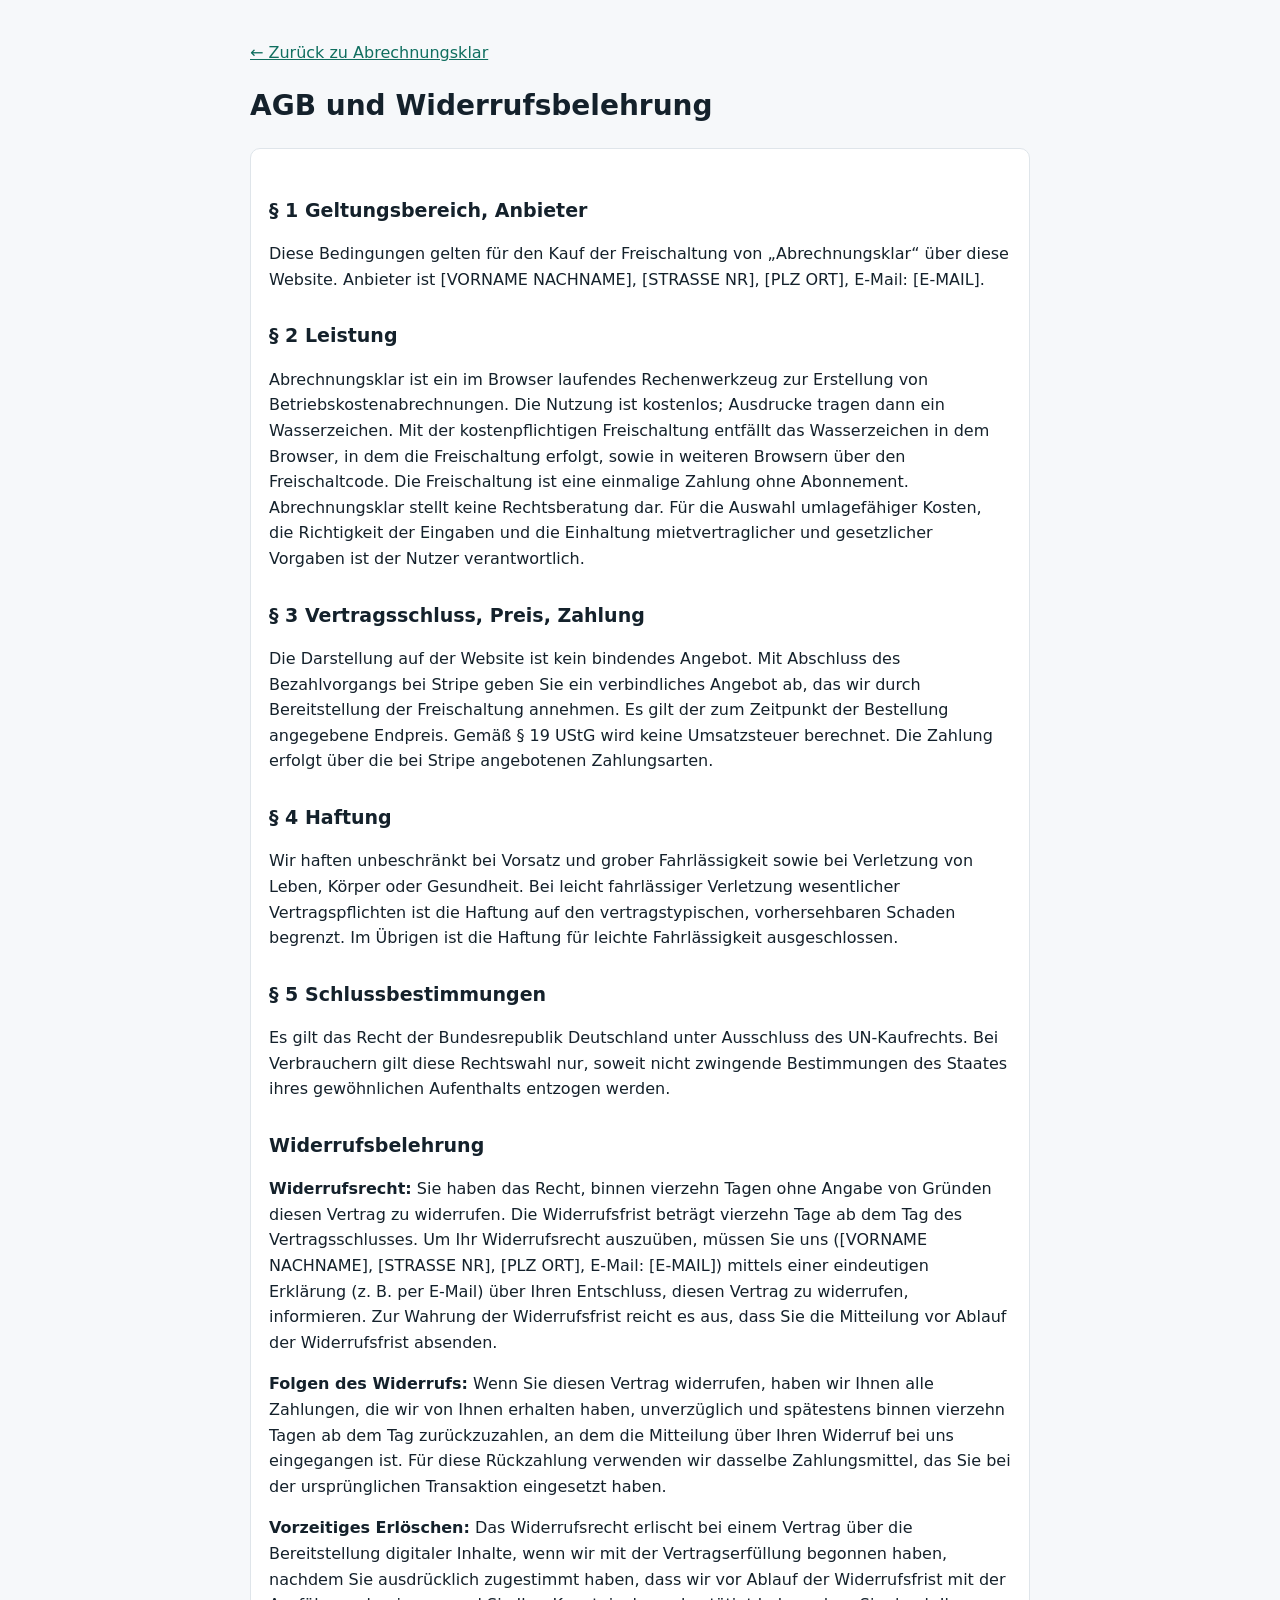
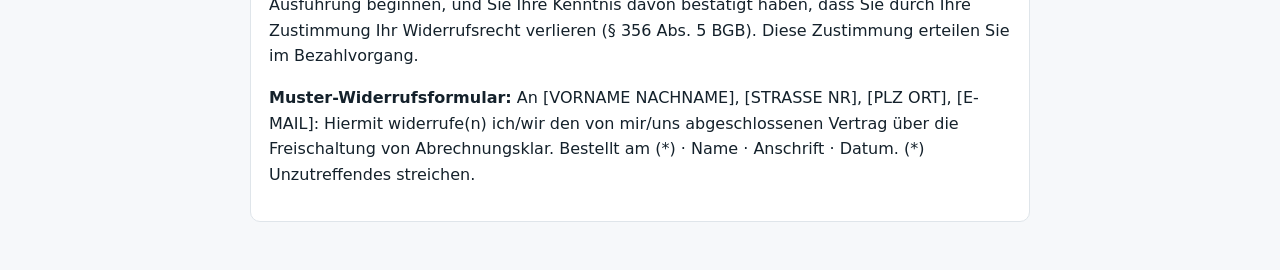
==== agb.html @ 0ec5320f "feat: Abrechnungsklar MVP – Nebenkostenabrechnung im Browser Co-Authored-By: Claude Opus 5.5 <norepl" ====
<!doctype html><html lang="de"><head><meta charset="utf-8"><meta name="viewport" content="width=device-width, initial-scale=1"><meta name="robots" content="noindex">
<title>AGB und Widerrufsbelehrung – Abrechnungsklar</title>
<style>body{margin:0;background:#f6f8fa;color:#14212b;font:16px/1.6 system-ui,-apple-system,"Segoe UI",Roboto,sans-serif}main{max-width:780px;margin:0 auto;padding:24px 16px 48px}a{color:#0f6e5f}h1{font-size:28px}h2{font-size:19px;margin-top:28px}.box{background:#fff;border:1px solid #dfe5ea;border-radius:10px;padding:18px}</style>
</head><body><main><p><a href="index.html">← Zurück zu Abrechnungsklar</a></p><h1>AGB und Widerrufsbelehrung</h1><div class="box">
<h2>§ 1 Geltungsbereich, Anbieter</h2><p>Diese Bedingungen gelten für den Kauf der Freischaltung von „Abrechnungsklar“ über diese Website. Anbieter ist [VORNAME NACHNAME], [STRASSE NR], [PLZ ORT], E-Mail: [E-MAIL].</p>
<h2>§ 2 Leistung</h2><p>Abrechnungsklar ist ein im Browser laufendes Rechenwerkzeug zur Erstellung von Betriebskostenabrechnungen. Die Nutzung ist kostenlos; Ausdrucke tragen dann ein Wasserzeichen. Mit der kostenpflichtigen Freischaltung entfällt das Wasserzeichen in dem Browser, in dem die Freischaltung erfolgt, sowie in weiteren Browsern über den Freischaltcode. Die Freischaltung ist eine einmalige Zahlung ohne Abonnement. Abrechnungsklar stellt keine Rechtsberatung dar. Für die Auswahl umlagefähiger Kosten, die Richtigkeit der Eingaben und die Einhaltung mietvertraglicher und gesetzlicher Vorgaben ist der Nutzer verantwortlich.</p>
<h2>§ 3 Vertragsschluss, Preis, Zahlung</h2><p>Die Darstellung auf der Website ist kein bindendes Angebot. Mit Abschluss des Bezahlvorgangs bei Stripe geben Sie ein verbindliches Angebot ab, das wir durch Bereitstellung der Freischaltung annehmen. Es gilt der zum Zeitpunkt der Bestellung angegebene Endpreis. Gemäß § 19 UStG wird keine Umsatzsteuer berechnet. Die Zahlung erfolgt über die bei Stripe angebotenen Zahlungsarten.</p>
<h2>§ 4 Haftung</h2><p>Wir haften unbeschränkt bei Vorsatz und grober Fahrlässigkeit sowie bei Verletzung von Leben, Körper oder Gesundheit. Bei leicht fahrlässiger Verletzung wesentlicher Vertragspflichten ist die Haftung auf den vertragstypischen, vorhersehbaren Schaden begrenzt. Im Übrigen ist die Haftung für leichte Fahrlässigkeit ausgeschlossen.</p>
<h2>§ 5 Schlussbestimmungen</h2><p>Es gilt das Recht der Bundesrepublik Deutschland unter Ausschluss des UN-Kaufrechts. Bei Verbrauchern gilt diese Rechtswahl nur, soweit nicht zwingende Bestimmungen des Staates ihres gewöhnlichen Aufenthalts entzogen werden.</p>
<h2>Widerrufsbelehrung</h2>
<p><b>Widerrufsrecht:</b> Sie haben das Recht, binnen vierzehn Tagen ohne Angabe von Gründen diesen Vertrag zu widerrufen. Die Widerrufsfrist beträgt vierzehn Tage ab dem Tag des Vertragsschlusses. Um Ihr Widerrufsrecht auszuüben, müssen Sie uns ([VORNAME NACHNAME], [STRASSE NR], [PLZ ORT], E-Mail: [E-MAIL]) mittels einer eindeutigen Erklärung (z.&nbsp;B. per E-Mail) über Ihren Entschluss, diesen Vertrag zu widerrufen, informieren. Zur Wahrung der Widerrufsfrist reicht es aus, dass Sie die Mitteilung vor Ablauf der Widerrufsfrist absenden.</p>
<p><b>Folgen des Widerrufs:</b> Wenn Sie diesen Vertrag widerrufen, haben wir Ihnen alle Zahlungen, die wir von Ihnen erhalten haben, unverzüglich und spätestens binnen vierzehn Tagen ab dem Tag zurückzuzahlen, an dem die Mitteilung über Ihren Widerruf bei uns eingegangen ist. Für diese Rückzahlung verwenden wir dasselbe Zahlungsmittel, das Sie bei der ursprünglichen Transaktion eingesetzt haben.</p>
<p><b>Vorzeitiges Erlöschen:</b> Das Widerrufsrecht erlischt bei einem Vertrag über die Bereitstellung digitaler Inhalte, wenn wir mit der Vertragserfüllung begonnen haben, nachdem Sie ausdrücklich zugestimmt haben, dass wir vor Ablauf der Widerrufsfrist mit der Ausführung beginnen, und Sie Ihre Kenntnis davon bestätigt haben, dass Sie durch Ihre Zustimmung Ihr Widerrufsrecht verlieren (§ 356 Abs. 5 BGB). Diese Zustimmung erteilen Sie im Bezahlvorgang.</p>
<p><b>Muster-Widerrufsformular:</b> An [VORNAME NACHNAME], [STRASSE NR], [PLZ ORT], [E-MAIL]: Hiermit widerrufe(n) ich/wir den von mir/uns abgeschlossenen Vertrag über die Freischaltung von Abrechnungsklar. Bestellt am (*) · Name · Anschrift · Datum. (*) Unzutreffendes streichen.</p>
</div></main></body></html>
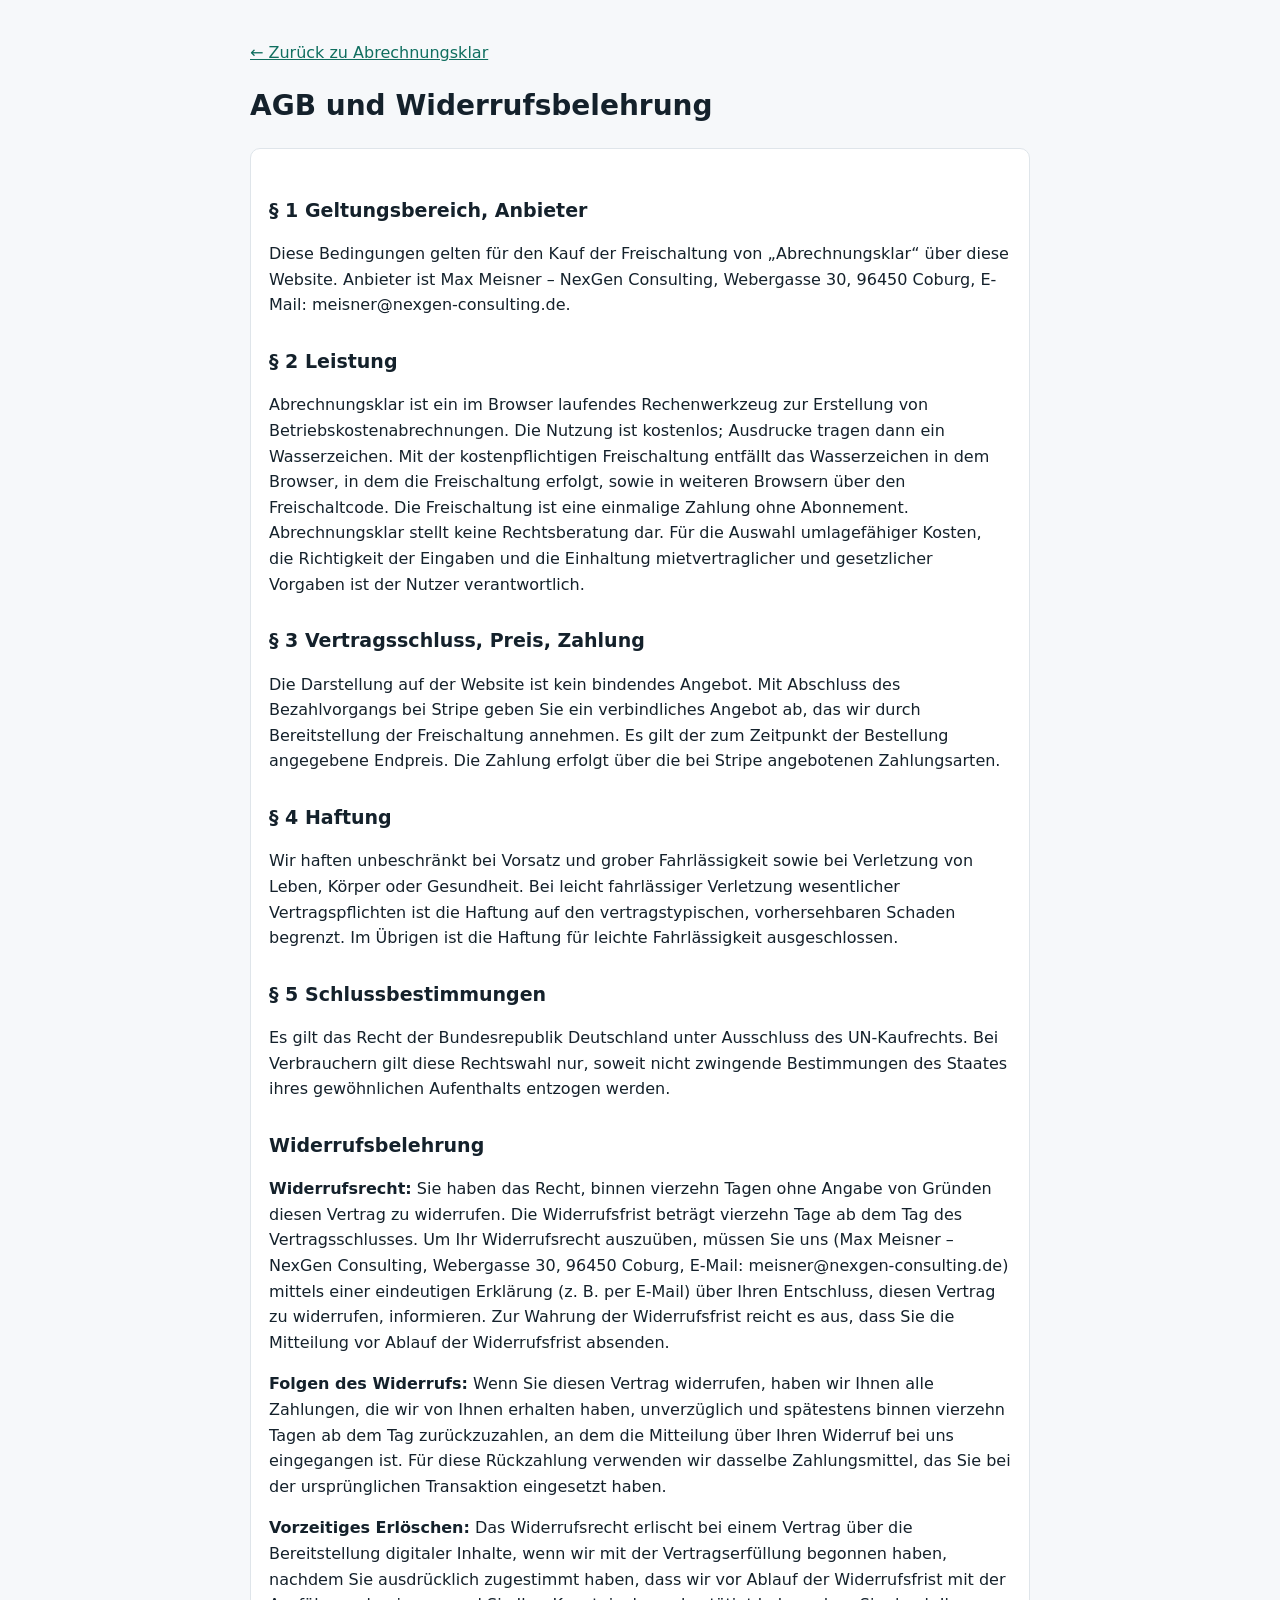
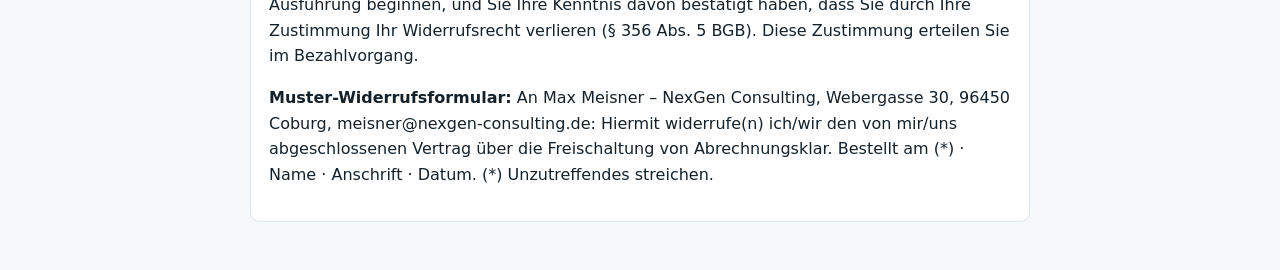
==== commit 24d8932e: "feat: Rechtstexte, Ratgeberseiten, Sitemap Co-Authored-By: Claude Opus 5.5 <noreply@anthropic.com>" ====
--- a/agb.html
+++ b/agb.html
@@ -2,14 +2,14 @@
 <title>AGB und Widerrufsbelehrung – Abrechnungsklar</title>
 <style>body{margin:0;background:#f6f8fa;color:#14212b;font:16px/1.6 system-ui,-apple-system,"Segoe UI",Roboto,sans-serif}main{max-width:780px;margin:0 auto;padding:24px 16px 48px}a{color:#0f6e5f}h1{font-size:28px}h2{font-size:19px;margin-top:28px}.box{background:#fff;border:1px solid #dfe5ea;border-radius:10px;padding:18px}</style>
 </head><body><main><p><a href="index.html">← Zurück zu Abrechnungsklar</a></p><h1>AGB und Widerrufsbelehrung</h1><div class="box">
-<h2>§ 1 Geltungsbereich, Anbieter</h2><p>Diese Bedingungen gelten für den Kauf der Freischaltung von „Abrechnungsklar“ über diese Website. Anbieter ist [VORNAME NACHNAME], [STRASSE NR], [PLZ ORT], E-Mail: [E-MAIL].</p>
+<h2>§ 1 Geltungsbereich, Anbieter</h2><p>Diese Bedingungen gelten für den Kauf der Freischaltung von „Abrechnungsklar“ über diese Website. Anbieter ist Max Meisner – NexGen Consulting, Webergasse 30, 96450 Coburg, E-Mail: meisner@nexgen-consulting.de.</p>
 <h2>§ 2 Leistung</h2><p>Abrechnungsklar ist ein im Browser laufendes Rechenwerkzeug zur Erstellung von Betriebskostenabrechnungen. Die Nutzung ist kostenlos; Ausdrucke tragen dann ein Wasserzeichen. Mit der kostenpflichtigen Freischaltung entfällt das Wasserzeichen in dem Browser, in dem die Freischaltung erfolgt, sowie in weiteren Browsern über den Freischaltcode. Die Freischaltung ist eine einmalige Zahlung ohne Abonnement. Abrechnungsklar stellt keine Rechtsberatung dar. Für die Auswahl umlagefähiger Kosten, die Richtigkeit der Eingaben und die Einhaltung mietvertraglicher und gesetzlicher Vorgaben ist der Nutzer verantwortlich.</p>
-<h2>§ 3 Vertragsschluss, Preis, Zahlung</h2><p>Die Darstellung auf der Website ist kein bindendes Angebot. Mit Abschluss des Bezahlvorgangs bei Stripe geben Sie ein verbindliches Angebot ab, das wir durch Bereitstellung der Freischaltung annehmen. Es gilt der zum Zeitpunkt der Bestellung angegebene Endpreis. Gemäß § 19 UStG wird keine Umsatzsteuer berechnet. Die Zahlung erfolgt über die bei Stripe angebotenen Zahlungsarten.</p>
+<h2>§ 3 Vertragsschluss, Preis, Zahlung</h2><p>Die Darstellung auf der Website ist kein bindendes Angebot. Mit Abschluss des Bezahlvorgangs bei Stripe geben Sie ein verbindliches Angebot ab, das wir durch Bereitstellung der Freischaltung annehmen. Es gilt der zum Zeitpunkt der Bestellung angegebene Endpreis. Die Zahlung erfolgt über die bei Stripe angebotenen Zahlungsarten.</p>
 <h2>§ 4 Haftung</h2><p>Wir haften unbeschränkt bei Vorsatz und grober Fahrlässigkeit sowie bei Verletzung von Leben, Körper oder Gesundheit. Bei leicht fahrlässiger Verletzung wesentlicher Vertragspflichten ist die Haftung auf den vertragstypischen, vorhersehbaren Schaden begrenzt. Im Übrigen ist die Haftung für leichte Fahrlässigkeit ausgeschlossen.</p>
 <h2>§ 5 Schlussbestimmungen</h2><p>Es gilt das Recht der Bundesrepublik Deutschland unter Ausschluss des UN-Kaufrechts. Bei Verbrauchern gilt diese Rechtswahl nur, soweit nicht zwingende Bestimmungen des Staates ihres gewöhnlichen Aufenthalts entzogen werden.</p>
 <h2>Widerrufsbelehrung</h2>
-<p><b>Widerrufsrecht:</b> Sie haben das Recht, binnen vierzehn Tagen ohne Angabe von Gründen diesen Vertrag zu widerrufen. Die Widerrufsfrist beträgt vierzehn Tage ab dem Tag des Vertragsschlusses. Um Ihr Widerrufsrecht auszuüben, müssen Sie uns ([VORNAME NACHNAME], [STRASSE NR], [PLZ ORT], E-Mail: [E-MAIL]) mittels einer eindeutigen Erklärung (z.&nbsp;B. per E-Mail) über Ihren Entschluss, diesen Vertrag zu widerrufen, informieren. Zur Wahrung der Widerrufsfrist reicht es aus, dass Sie die Mitteilung vor Ablauf der Widerrufsfrist absenden.</p>
+<p><b>Widerrufsrecht:</b> Sie haben das Recht, binnen vierzehn Tagen ohne Angabe von Gründen diesen Vertrag zu widerrufen. Die Widerrufsfrist beträgt vierzehn Tage ab dem Tag des Vertragsschlusses. Um Ihr Widerrufsrecht auszuüben, müssen Sie uns (Max Meisner – NexGen Consulting, Webergasse 30, 96450 Coburg, E-Mail: meisner@nexgen-consulting.de) mittels einer eindeutigen Erklärung (z.&nbsp;B. per E-Mail) über Ihren Entschluss, diesen Vertrag zu widerrufen, informieren. Zur Wahrung der Widerrufsfrist reicht es aus, dass Sie die Mitteilung vor Ablauf der Widerrufsfrist absenden.</p>
 <p><b>Folgen des Widerrufs:</b> Wenn Sie diesen Vertrag widerrufen, haben wir Ihnen alle Zahlungen, die wir von Ihnen erhalten haben, unverzüglich und spätestens binnen vierzehn Tagen ab dem Tag zurückzuzahlen, an dem die Mitteilung über Ihren Widerruf bei uns eingegangen ist. Für diese Rückzahlung verwenden wir dasselbe Zahlungsmittel, das Sie bei der ursprünglichen Transaktion eingesetzt haben.</p>
 <p><b>Vorzeitiges Erlöschen:</b> Das Widerrufsrecht erlischt bei einem Vertrag über die Bereitstellung digitaler Inhalte, wenn wir mit der Vertragserfüllung begonnen haben, nachdem Sie ausdrücklich zugestimmt haben, dass wir vor Ablauf der Widerrufsfrist mit der Ausführung beginnen, und Sie Ihre Kenntnis davon bestätigt haben, dass Sie durch Ihre Zustimmung Ihr Widerrufsrecht verlieren (§ 356 Abs. 5 BGB). Diese Zustimmung erteilen Sie im Bezahlvorgang.</p>
-<p><b>Muster-Widerrufsformular:</b> An [VORNAME NACHNAME], [STRASSE NR], [PLZ ORT], [E-MAIL]: Hiermit widerrufe(n) ich/wir den von mir/uns abgeschlossenen Vertrag über die Freischaltung von Abrechnungsklar. Bestellt am (*) · Name · Anschrift · Datum. (*) Unzutreffendes streichen.</p>
+<p><b>Muster-Widerrufsformular:</b> An Max Meisner – NexGen Consulting, Webergasse 30, 96450 Coburg, meisner@nexgen-consulting.de: Hiermit widerrufe(n) ich/wir den von mir/uns abgeschlossenen Vertrag über die Freischaltung von Abrechnungsklar. Bestellt am (*) · Name · Anschrift · Datum. (*) Unzutreffendes streichen.</p>
 </div></main></body></html>
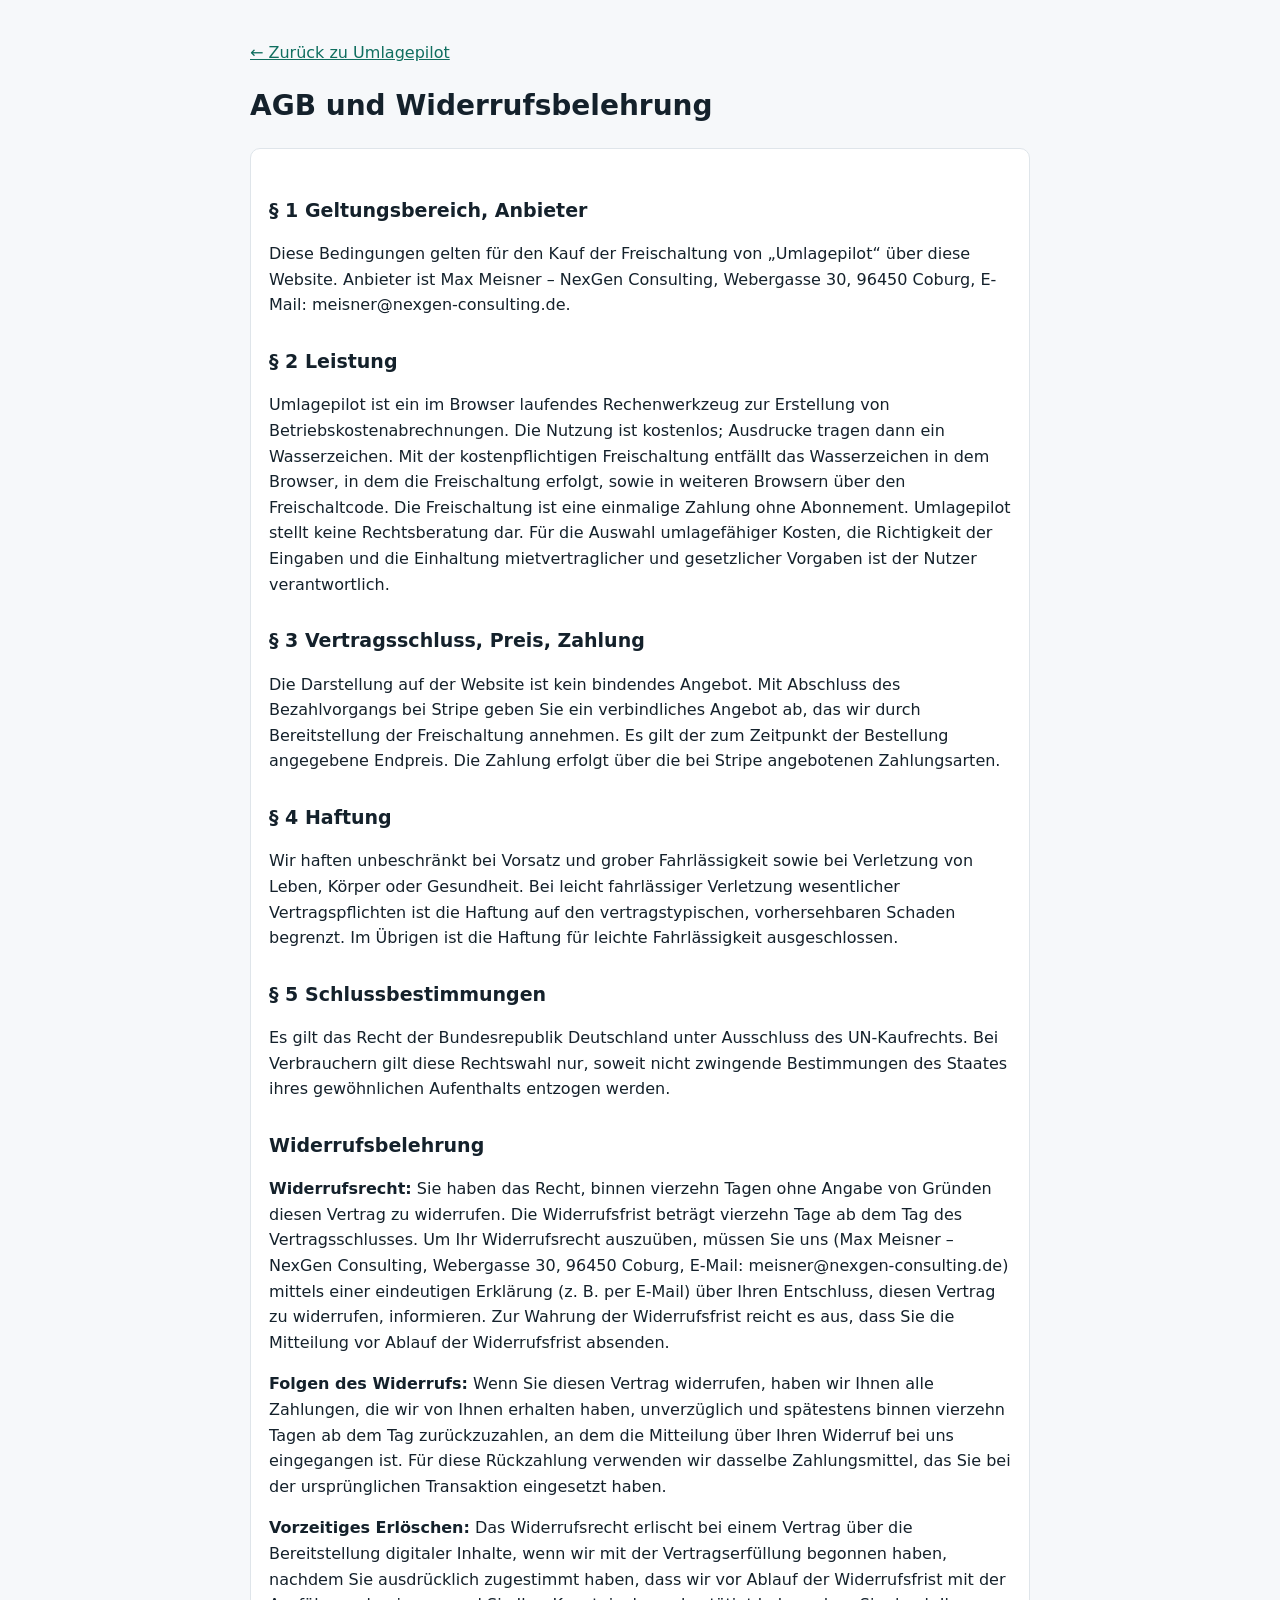
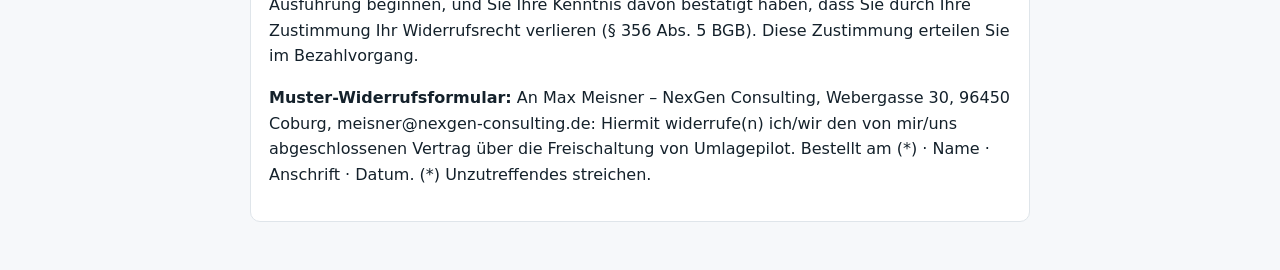
==== commit 05d369b5: "Umbenennung in Umlagepilot, Heimat unter nexasset.nexgen-consulting.de/nebenkostenabrechnung Co-Auth" ====
--- a/agb.html
+++ b/agb.html
@@ -1,9 +1,9 @@
-<!doctype html><html lang="de"><head><meta charset="utf-8"><meta name="viewport" content="width=device-width, initial-scale=1"><meta name="robots" content="noindex">
-<title>AGB und Widerrufsbelehrung – Abrechnungsklar</title>
+<!doctype html><html lang="de"><head><meta charset="utf-8"><script>(function(){var N="https://nexasset.nexgen-consulting.de/nebenkostenabrechnung",h=location.hostname,p=location.pathname;if(/github\.io$|nebenkostenabrechnung-2025\.vercel\.app$/.test(h)){location.replace(N+p.replace("/abrechnungsklar","").replace(/^\/$/,"")+location.search+location.hash)}else if(p==="/nebenkostenabrechnung"){history.replaceState(null,"",p+"/"+location.search+location.hash)}})()</script><meta name="viewport" content="width=device-width, initial-scale=1"><meta name="robots" content="noindex">
+<title>AGB und Widerrufsbelehrung – Umlagepilot</title>
 <style>body{margin:0;background:#f6f8fa;color:#14212b;font:16px/1.6 system-ui,-apple-system,"Segoe UI",Roboto,sans-serif}main{max-width:780px;margin:0 auto;padding:24px 16px 48px}a{color:#0f6e5f}h1{font-size:28px}h2{font-size:19px;margin-top:28px}.box{background:#fff;border:1px solid #dfe5ea;border-radius:10px;padding:18px}</style>
-</head><body><main><p><a href="index.html">← Zurück zu Abrechnungsklar</a></p><h1>AGB und Widerrufsbelehrung</h1><div class="box">
-<h2>§ 1 Geltungsbereich, Anbieter</h2><p>Diese Bedingungen gelten für den Kauf der Freischaltung von „Abrechnungsklar“ über diese Website. Anbieter ist Max Meisner – NexGen Consulting, Webergasse 30, 96450 Coburg, E-Mail: meisner@nexgen-consulting.de.</p>
-<h2>§ 2 Leistung</h2><p>Abrechnungsklar ist ein im Browser laufendes Rechenwerkzeug zur Erstellung von Betriebskostenabrechnungen. Die Nutzung ist kostenlos; Ausdrucke tragen dann ein Wasserzeichen. Mit der kostenpflichtigen Freischaltung entfällt das Wasserzeichen in dem Browser, in dem die Freischaltung erfolgt, sowie in weiteren Browsern über den Freischaltcode. Die Freischaltung ist eine einmalige Zahlung ohne Abonnement. Abrechnungsklar stellt keine Rechtsberatung dar. Für die Auswahl umlagefähiger Kosten, die Richtigkeit der Eingaben und die Einhaltung mietvertraglicher und gesetzlicher Vorgaben ist der Nutzer verantwortlich.</p>
+</head><body><main><p><a href="index.html">← Zurück zu Umlagepilot</a></p><h1>AGB und Widerrufsbelehrung</h1><div class="box">
+<h2>§ 1 Geltungsbereich, Anbieter</h2><p>Diese Bedingungen gelten für den Kauf der Freischaltung von „Umlagepilot“ über diese Website. Anbieter ist Max Meisner – NexGen Consulting, Webergasse 30, 96450 Coburg, E-Mail: meisner@nexgen-consulting.de.</p>
+<h2>§ 2 Leistung</h2><p>Umlagepilot ist ein im Browser laufendes Rechenwerkzeug zur Erstellung von Betriebskostenabrechnungen. Die Nutzung ist kostenlos; Ausdrucke tragen dann ein Wasserzeichen. Mit der kostenpflichtigen Freischaltung entfällt das Wasserzeichen in dem Browser, in dem die Freischaltung erfolgt, sowie in weiteren Browsern über den Freischaltcode. Die Freischaltung ist eine einmalige Zahlung ohne Abonnement. Umlagepilot stellt keine Rechtsberatung dar. Für die Auswahl umlagefähiger Kosten, die Richtigkeit der Eingaben und die Einhaltung mietvertraglicher und gesetzlicher Vorgaben ist der Nutzer verantwortlich.</p>
 <h2>§ 3 Vertragsschluss, Preis, Zahlung</h2><p>Die Darstellung auf der Website ist kein bindendes Angebot. Mit Abschluss des Bezahlvorgangs bei Stripe geben Sie ein verbindliches Angebot ab, das wir durch Bereitstellung der Freischaltung annehmen. Es gilt der zum Zeitpunkt der Bestellung angegebene Endpreis. Die Zahlung erfolgt über die bei Stripe angebotenen Zahlungsarten.</p>
 <h2>§ 4 Haftung</h2><p>Wir haften unbeschränkt bei Vorsatz und grober Fahrlässigkeit sowie bei Verletzung von Leben, Körper oder Gesundheit. Bei leicht fahrlässiger Verletzung wesentlicher Vertragspflichten ist die Haftung auf den vertragstypischen, vorhersehbaren Schaden begrenzt. Im Übrigen ist die Haftung für leichte Fahrlässigkeit ausgeschlossen.</p>
 <h2>§ 5 Schlussbestimmungen</h2><p>Es gilt das Recht der Bundesrepublik Deutschland unter Ausschluss des UN-Kaufrechts. Bei Verbrauchern gilt diese Rechtswahl nur, soweit nicht zwingende Bestimmungen des Staates ihres gewöhnlichen Aufenthalts entzogen werden.</p>
@@ -11,5 +11,5 @@
 <p><b>Widerrufsrecht:</b> Sie haben das Recht, binnen vierzehn Tagen ohne Angabe von Gründen diesen Vertrag zu widerrufen. Die Widerrufsfrist beträgt vierzehn Tage ab dem Tag des Vertragsschlusses. Um Ihr Widerrufsrecht auszuüben, müssen Sie uns (Max Meisner – NexGen Consulting, Webergasse 30, 96450 Coburg, E-Mail: meisner@nexgen-consulting.de) mittels einer eindeutigen Erklärung (z.&nbsp;B. per E-Mail) über Ihren Entschluss, diesen Vertrag zu widerrufen, informieren. Zur Wahrung der Widerrufsfrist reicht es aus, dass Sie die Mitteilung vor Ablauf der Widerrufsfrist absenden.</p>
 <p><b>Folgen des Widerrufs:</b> Wenn Sie diesen Vertrag widerrufen, haben wir Ihnen alle Zahlungen, die wir von Ihnen erhalten haben, unverzüglich und spätestens binnen vierzehn Tagen ab dem Tag zurückzuzahlen, an dem die Mitteilung über Ihren Widerruf bei uns eingegangen ist. Für diese Rückzahlung verwenden wir dasselbe Zahlungsmittel, das Sie bei der ursprünglichen Transaktion eingesetzt haben.</p>
 <p><b>Vorzeitiges Erlöschen:</b> Das Widerrufsrecht erlischt bei einem Vertrag über die Bereitstellung digitaler Inhalte, wenn wir mit der Vertragserfüllung begonnen haben, nachdem Sie ausdrücklich zugestimmt haben, dass wir vor Ablauf der Widerrufsfrist mit der Ausführung beginnen, und Sie Ihre Kenntnis davon bestätigt haben, dass Sie durch Ihre Zustimmung Ihr Widerrufsrecht verlieren (§ 356 Abs. 5 BGB). Diese Zustimmung erteilen Sie im Bezahlvorgang.</p>
-<p><b>Muster-Widerrufsformular:</b> An Max Meisner – NexGen Consulting, Webergasse 30, 96450 Coburg, meisner@nexgen-consulting.de: Hiermit widerrufe(n) ich/wir den von mir/uns abgeschlossenen Vertrag über die Freischaltung von Abrechnungsklar. Bestellt am (*) · Name · Anschrift · Datum. (*) Unzutreffendes streichen.</p>
+<p><b>Muster-Widerrufsformular:</b> An Max Meisner – NexGen Consulting, Webergasse 30, 96450 Coburg, meisner@nexgen-consulting.de: Hiermit widerrufe(n) ich/wir den von mir/uns abgeschlossenen Vertrag über die Freischaltung von Umlagepilot. Bestellt am (*) · Name · Anschrift · Datum. (*) Unzutreffendes streichen.</p>
 </div></main></body></html>
